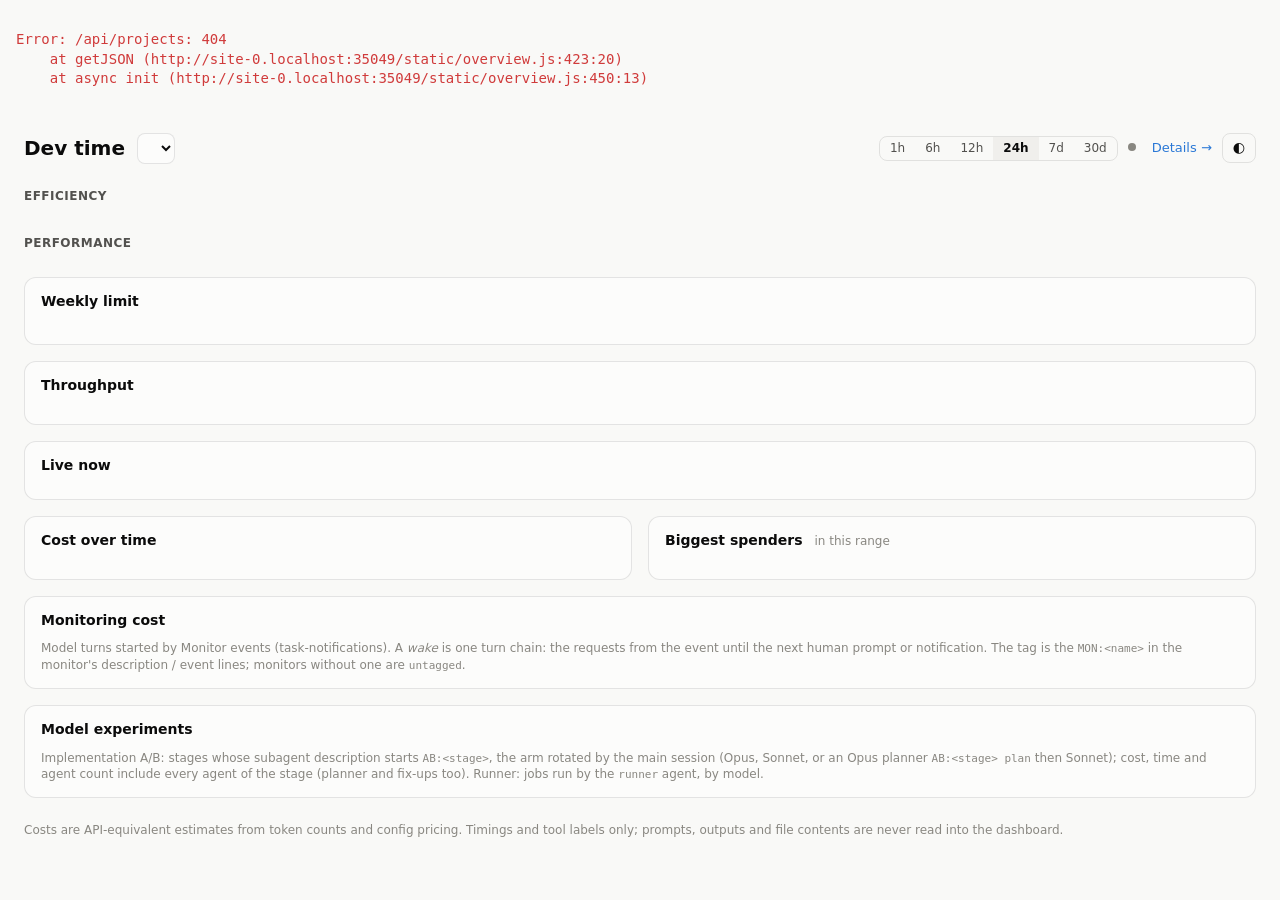
==== static/index.html @ 35fe67a2 "devtime: Claude Code usage dashboard and token-optimization plugin Co-Authored-By: Claude Opus 5.5 <" ====
<!doctype html>
<html lang="en">
<head>
<meta charset="utf-8">
<meta name="viewport" content="width=device-width, initial-scale=1">
<title>Dev Time Overview</title>
<link rel="icon" href="data:image/svg+xml,%3Csvg xmlns='http://www.w3.org/2000/svg' viewBox='0 0 16 16'%3E%3Crect x='1' y='3' width='9' height='3' rx='1' fill='%232a78d6'/%3E%3Crect x='4' y='7' width='11' height='3' rx='1' fill='%23eb6834'/%3E%3Crect x='2' y='11' width='6' height='3' rx='1' fill='%231baf7a'/%3E%3C/svg%3E">
<link rel="stylesheet" href="style.css">
</head>
<body>
<header class="top">
  <div class="brand">
    <h1>Dev time</h1>
    <select id="project" aria-label="Project"></select>
  </div>
  <div class="controls">
    <div class="seg" id="range" role="group" aria-label="Time range">
      <button data-v="1h">1h</button><button data-v="6h">6h</button><button data-v="12h">12h</button><button data-v="24h" class="on">24h</button><button data-v="7d">7d</button><button data-v="30d">30d</button>
    </div>
    <span id="live" class="live" title="Refreshes every 15 seconds"></span>
    <a class="nav" id="details" href="details.html">Details →</a>
    <button id="theme" class="ghost" type="button" aria-label="Toggle dark mode">◐</button>
  </div>
</header>

<main id="main">
  <div class="section-title">Efficiency</div>
  <section class="tiles" id="eff"></section>
  <div class="section-title">Performance</div>
  <section class="tiles" id="perf"></section>

  <article class="card">
    <header><h2>Weekly limit</h2><span class="sub" id="limit-sub"></span></header>
    <div id="limit"></div>
    <div id="limit-legend" class="legend"></div>
    <ol id="limit-changes" class="changes"></ol>
  </article>
  <article class="card">
    <header><h2>Throughput</h2><span class="sub" id="through-sub"></span></header>
    <div id="through"></div>
    <div id="through-legend" class="legend"></div>
  </article>

  <article class="card">
    <header><h2>Live now</h2><span class="sub" id="live-sub"></span></header>
    <div id="live-list" class="table-wrap"></div>
  </article>

  <article class="card alerts" id="alerts-card" hidden>
    <header><h2>Usage alerts</h2><span class="sub" id="alerts-sub"></span></header>
    <div id="alerts" class="table-wrap"></div>
  </article>

  <section class="grid2">
    <article class="card">
      <header><h2>Cost over time</h2><span class="sub" id="trend-sub"></span></header>
      <div id="trend"></div>
      <div id="trend-legend" class="legend"></div>
    </article>
    <article class="card">
      <header><h2>Biggest spenders</h2><span class="sub">in this range</span></header>
      <div id="spenders" class="table-wrap"></div>
    </article>
  </section>
  <article class="card">
    <header><h2>Monitoring cost</h2><span class="sub" id="mon-sub"></span></header>
    <p class="note">Model turns started by Monitor events (task-notifications). A <em>wake</em> is one turn chain:
      the requests from the event until the next human prompt or notification. The tag is the
      <code>MON:&lt;name&gt;</code> in the monitor's description / event lines; monitors without one are
      <code>untagged</code>.</p>
    <div class="grid2">
      <div id="mon-tags" class="table-wrap"></div>
      <div id="mon-sessions" class="table-wrap"></div>
    </div>
  </article>
  <article class="card">
    <header><h2>Model experiments</h2><span class="sub" id="exp-sub"></span></header>
    <p class="note">Implementation A/B: stages whose subagent description starts <code>AB:&lt;stage&gt;</code>, the arm
      rotated by the main session (Opus, Sonnet, or an Opus planner <code>AB:&lt;stage&gt; plan</code> then Sonnet);
      cost, time and agent count include every agent of the stage (planner and fix-ups too).
      Runner: jobs run by the <code>runner</code> agent, by model.</p>
    <div class="grid2">
      <div id="exp-ab" class="table-wrap"></div>
      <div id="exp-runner" class="table-wrap"></div>
    </div>
    <div id="exp-types" class="table-wrap"></div>
  </article>
  <footer class="foot">Costs are API-equivalent estimates from token counts and config pricing. Timings and tool labels
    only; prompts, outputs and file contents are never read into the dashboard.</footer>
</main>
<div id="tip" class="tip" role="tooltip" hidden></div>
<script src="overview.js"></script>
</body>
</html>
---- static/style.css ----
:root {
  color-scheme: light;
  --page: #f9f9f7;
  --surface-1: #fcfcfb;
  --surface-2: #f0efec;
  --text-primary: #0b0b0b;
  --text-secondary: #52514e;
  --text-muted: #898781;
  --grid: #e1e0d9;
  --axis: #c3c2b7;
  --border: rgba(11, 11, 11, 0.10);
  --accent: #2a78d6;
  --s1: #2a78d6; --s2: #eb6834; --s3: #1baf7a; --s4: #eda100;
  --s5: #e87ba4; --s6: #008300; --s7: #4a3aa7; --s8: #e34948;
  --other: #b5b3ab;
  --wait-user: #d8d6cf;
  --wait-sub: #e6e4de;
  --idle: #efeee9;
  --critical: #d03b3b;
  --warning: #fab219;
  --font: system-ui, -apple-system, "Segoe UI", sans-serif;
}
@media (prefers-color-scheme: dark) {
  :root:where(:not([data-theme="light"])) {
    color-scheme: dark;
    --page: #0d0d0d; --surface-1: #1a1a19; --surface-2: #252524;
    --text-primary: #ffffff; --text-secondary: #c3c2b7; --text-muted: #898781;
    --grid: #2c2c2a; --axis: #383835; --border: rgba(255, 255, 255, 0.10); --accent: #3987e5;
    --s1: #3987e5; --s2: #d95926; --s3: #199e70; --s4: #c98500;
    --s5: #d55181; --s6: #008300; --s7: #9085e9; --s8: #e66767;
    --other: #5f5e59; --wait-user: #3a3a37; --wait-sub: #30302e; --idle: #262625;
  }
}
:root[data-theme="dark"] {
  color-scheme: dark;
  --page: #0d0d0d; --surface-1: #1a1a19; --surface-2: #252524;
  --text-primary: #ffffff; --text-secondary: #c3c2b7; --text-muted: #898781;
  --grid: #2c2c2a; --axis: #383835; --border: rgba(255, 255, 255, 0.10); --accent: #3987e5;
  --s1: #3987e5; --s2: #d95926; --s3: #199e70; --s4: #c98500;
  --s5: #d55181; --s6: #008300; --s7: #9085e9; --s8: #e66767;
  --other: #5f5e59; --wait-user: #3a3a37; --wait-sub: #30302e; --idle: #262625;
}

* { box-sizing: border-box; }
html, body { margin: 0; background: var(--page); color: var(--text-primary); font: 14px/1.4 var(--font); }
button, select, input { font: inherit; color: inherit; }
h1 { font-size: 20px; margin: 0; font-weight: 600; }
h2 { font-size: 14px; margin: 0; font-weight: 600; }

.top { display: flex; justify-content: space-between; align-items: center; padding: 14px 24px 6px; gap: 12px; }
.brand { display: flex; align-items: center; gap: 12px; }
.brand select { font-size: 16px; font-weight: 600; padding: 4px 8px; border-radius: 8px; border: 1px solid var(--border);
  background: var(--surface-1); }
.status { display: flex; align-items: center; gap: 10px; color: var(--text-secondary); font-size: 13px; }
.live::before { content: ""; display: inline-block; width: 8px; height: 8px; border-radius: 50%;
  background: var(--text-muted); margin-right: 6px; vertical-align: 1px; }
.live.on::before { background: #0ca30c; }
.ghost { background: transparent; border: 1px solid var(--border); border-radius: 8px; padding: 4px 10px; cursor: pointer; }
.ghost:hover { background: var(--surface-2); }

.filters { display: flex; flex-wrap: wrap; gap: 10px 14px; padding: 8px 24px 12px; align-items: flex-end;
  position: sticky; top: 0; z-index: 5; background: var(--page); border-bottom: 1px solid var(--border); }
.filters label { display: flex; flex-direction: column; gap: 2px; font-size: 12px; color: var(--text-secondary); }
.filters select, .filters input { font-size: 13px; padding: 4px 6px; border-radius: 6px; border: 1px solid var(--border);
  background: var(--surface-1); min-width: 120px; max-width: 260px; color: var(--text-primary); }
.filters .grow { flex: 1 1 160px; }
.filters .grow input { max-width: none; width: 100%; }
.range-note { padding: 6px 24px; font-size: 13px; color: var(--text-secondary); }
.range-note button { margin-left: 8px; }

main { padding: 14px 24px 40px; display: flex; flex-direction: column; gap: 16px; }
main.loading { opacity: .55; transition: opacity .2s; }
.card { background: var(--surface-1); border: 1px solid var(--border); border-radius: 12px; padding: 14px 16px; min-width: 0; }
.card > header { display: flex; align-items: center; gap: 12px; flex-wrap: wrap; margin-bottom: 10px; }
.card > header .sub, .hint { color: var(--text-muted); font-size: 12px; }
.card > header .hint { flex: 1; }
.grid2 { display: grid; grid-template-columns: minmax(0, 1fr) minmax(0, 1fr); gap: 16px; }
@media (max-width: 1100px) { .grid2 { grid-template-columns: minmax(0, 1fr); } }
.check { display: inline-flex; align-items: center; gap: 4px; font-size: 12px; color: var(--text-secondary); }
.seg { display: inline-flex; border: 1px solid var(--border); border-radius: 8px; overflow: hidden; margin-left: auto; }
.seg button { border: 0; background: transparent; padding: 3px 10px; font-size: 12px; cursor: pointer; color: var(--text-secondary); }
.seg button.on { background: var(--surface-2); color: var(--text-primary); font-weight: 600; }
.card > header .check:first-of-type { margin-left: auto; }
.tl-buttons { display: flex; gap: 10px; align-items: center; }

.tiles { display: grid; grid-template-columns: repeat(auto-fit, minmax(150px, 1fr)); gap: 12px; }
.note { color: var(--text-muted); font-size: 12px; margin: 8px 0 0; }
.tile { background: var(--surface-1); border: 1px solid var(--border); border-radius: 12px; padding: 12px 14px; }
.tile .label { font-size: 12px; color: var(--text-secondary); }
.tile .value { font-size: 26px; font-weight: 600; margin-top: 2px; }
.tile.hero .value { font-size: 40px; line-height: 1.1; }
.tile .detail { font-size: 12px; color: var(--text-muted); margin-top: 2px; }
.meter { height: 6px; border-radius: 3px; background: var(--surface-2); margin-top: 8px; overflow: hidden; display: flex; gap: 2px; }
.meter i { display: block; height: 100%; }

.legend { display: flex; flex-wrap: wrap; gap: 4px 14px; font-size: 12px; color: var(--text-secondary); margin: 6px 0 4px; }
.legend span { display: inline-flex; align-items: center; gap: 5px; }
.legend i { width: 10px; height: 10px; border-radius: 2px; display: inline-block; }

/* bar list */
.bars { display: grid; grid-template-columns: minmax(120px, max-content) 1fr max-content max-content; gap: 5px 10px;
  align-items: center; font-size: 13px; }
.bars .name { display: flex; align-items: center; gap: 6px; color: var(--text-primary); white-space: nowrap; }
.bars .name i { width: 10px; height: 10px; border-radius: 2px; flex: none; }
.bars .track { height: 14px; position: relative; }
.bars .track b { position: absolute; left: 0; top: 0; bottom: 0; border-radius: 0 4px 4px 0; min-width: 1px; }
.bars .num { text-align: right; font-variant-numeric: tabular-nums; color: var(--text-primary); }
.bars .pct { text-align: right; font-variant-numeric: tabular-nums; color: var(--text-muted); min-width: 44px; }
.bars .row:hover { background: var(--surface-2); }

svg text { font-family: var(--font); }
.axis text { fill: var(--text-muted); font-size: 11px; }
.axis line, .axis path { stroke: var(--grid); }

/* tables */
.table-wrap { overflow: auto; max-height: 420px; }
.table-wrap.tall { max-height: 560px; }
table { border-collapse: collapse; width: 100%; font-size: 13px; }
th { text-align: left; font-weight: 600; color: var(--text-secondary); font-size: 12px; padding: 4px 8px;
  border-bottom: 1px solid var(--axis); position: sticky; top: 0; background: var(--surface-1); cursor: pointer; white-space: nowrap; }
th.num, td.num { text-align: right; font-variant-numeric: tabular-nums; }
td { padding: 4px 8px; border-bottom: 1px solid var(--grid); vertical-align: middle; }
td.label { max-width: 420px; overflow: hidden; text-overflow: ellipsis; white-space: nowrap; }
tr.click { cursor: pointer; }
tr.click:hover td { background: var(--surface-2); }
td .sw { display: inline-block; width: 10px; height: 10px; border-radius: 2px; margin-right: 6px; vertical-align: -1px; }
.mini { display: flex; height: 10px; width: 160px; gap: 2px; border-radius: 3px; overflow: hidden; }
.mini i { display: block; height: 100%; }
.flag { font-size: 11px; color: var(--text-muted); border: 1px solid var(--border); border-radius: 4px; padding: 0 4px; margin-left: 4px; }

/* timeline */
.tl-wrap { position: relative; }
#tl-axis { display: block; width: 100%; height: 86px; cursor: grab; }
.tl-scroll { max-height: 640px; overflow-y: auto; overflow-x: hidden; border-top: 1px solid var(--grid); }
#tl-rows { display: block; width: 100%; cursor: grab; }

.tip { position: fixed; z-index: 50; pointer-events: none; background: var(--surface-1); color: var(--text-primary);
  border: 1px solid var(--border); border-radius: 8px; padding: 8px 10px; font-size: 12px; max-width: 420px;
  box-shadow: 0 4px 16px rgba(0, 0, 0, .12); }
.tip .v { font-size: 14px; font-weight: 600; }
.tip .k { display: inline-block; width: 12px; height: 3px; border-radius: 2px; margin-right: 6px; vertical-align: 3px; }
.tip .m { color: var(--text-secondary); }
.tip .row { display: flex; justify-content: space-between; gap: 12px; }
.foot { color: var(--text-muted); font-size: 12px; padding-top: 8px; }
@media (max-width: 640px) {
  .top, .filters, main, .range-note { padding-left: 16px; padding-right: 16px; }
  .bars { grid-template-columns: minmax(90px, max-content) 1fr max-content; }
  .bars .pct { display: none; }
}

h3 { font-size: 13px; font-weight: 600; margin: 14px 0 8px; color: var(--text-secondary); }
.grid2.flat { gap: 24px; }
.grid2.flat h3 { margin-top: 0; }
.subhead { display: flex; align-items: center; gap: 12px; margin: 14px 0 8px; }
.subhead h3 { margin: 0; }
.bars .name.sub { padding-left: 16px; color: var(--text-secondary); font-size: 12px; }
.bars .num.sub, .bars .pct.sub { font-size: 12px; color: var(--text-secondary); }
#ue-anatomy svg { display: block; }

.alerts .dot { color: var(--text-muted); }
.alerts .dot.on { color: var(--warning); }
.alerts td.nowrap { white-space: nowrap; }

/* overview */
a.nav { color: var(--accent); text-decoration: none; font-size: 13px; white-space: nowrap; }
a.nav:hover { text-decoration: underline; }
.section-title { font-size: 12px; font-weight: 600; color: var(--text-secondary); text-transform: uppercase;
  letter-spacing: .04em; margin: 4px 0 -6px; }
.tile .delta { font-size: 12px; margin-left: 6px; font-weight: 500; }
.tile .delta.good { color: #0ca30c; }
.tile .delta.bad { color: var(--critical); }
.tile .delta.flat { color: var(--text-muted); }
.tile { position: relative; }
.tile[title] { cursor: help; }
.gauge { height: 8px; border-radius: 4px; background: var(--surface-2); margin-top: 8px; overflow: hidden; }
.gauge i { display: block; height: 100%; background: var(--accent); }
.gauge.warn i { background: var(--warning); }
.gauge.over i { background: var(--critical); }
.live-table td.group { font-weight: 600; padding-top: 10px; }
.live-table td.indent { padding-left: 22px; }
.live-table .doing { color: var(--text-secondary); }
.live-table .running::before { content: "● "; color: #0ca30c; font-size: 10px; vertical-align: 1px; }
.badge { display: inline-block; font-size: 11px; padding: 0 6px; border-radius: 8px; margin-left: 6px;
  background: color-mix(in srgb, var(--warning) 25%, transparent); color: var(--text-primary); white-space: nowrap; }
.top .controls { display: flex; align-items: center; gap: 10px; flex-wrap: wrap; }
.top .seg { margin-left: 0; }
@media (max-width: 700px) { .top { flex-direction: column; align-items: flex-start; padding: 12px 16px 6px; } main { padding: 12px 16px 32px; } }
.brand select { max-width: min(320px, 55vw); min-width: 0; text-overflow: ellipsis; }
.brand { min-width: 0; }
.card h3 { font-size: 13px; margin: 6px 0; font-weight: 600; color: var(--text-secondary); }
.note code { font-size: 11px; }

/* changes marked on the weekly-limit chart */
.changes { list-style: none; margin: 8px 0 0; padding: 0; font-size: 12px; color: var(--text-secondary); }
.changes li { margin: 2px 0; }
.changes b { display: inline-block; min-width: 16px; height: 16px; line-height: 16px; border-radius: 8px; text-align: center;
  background: var(--s3); color: #fff; font-size: 10px; margin-right: 4px; }
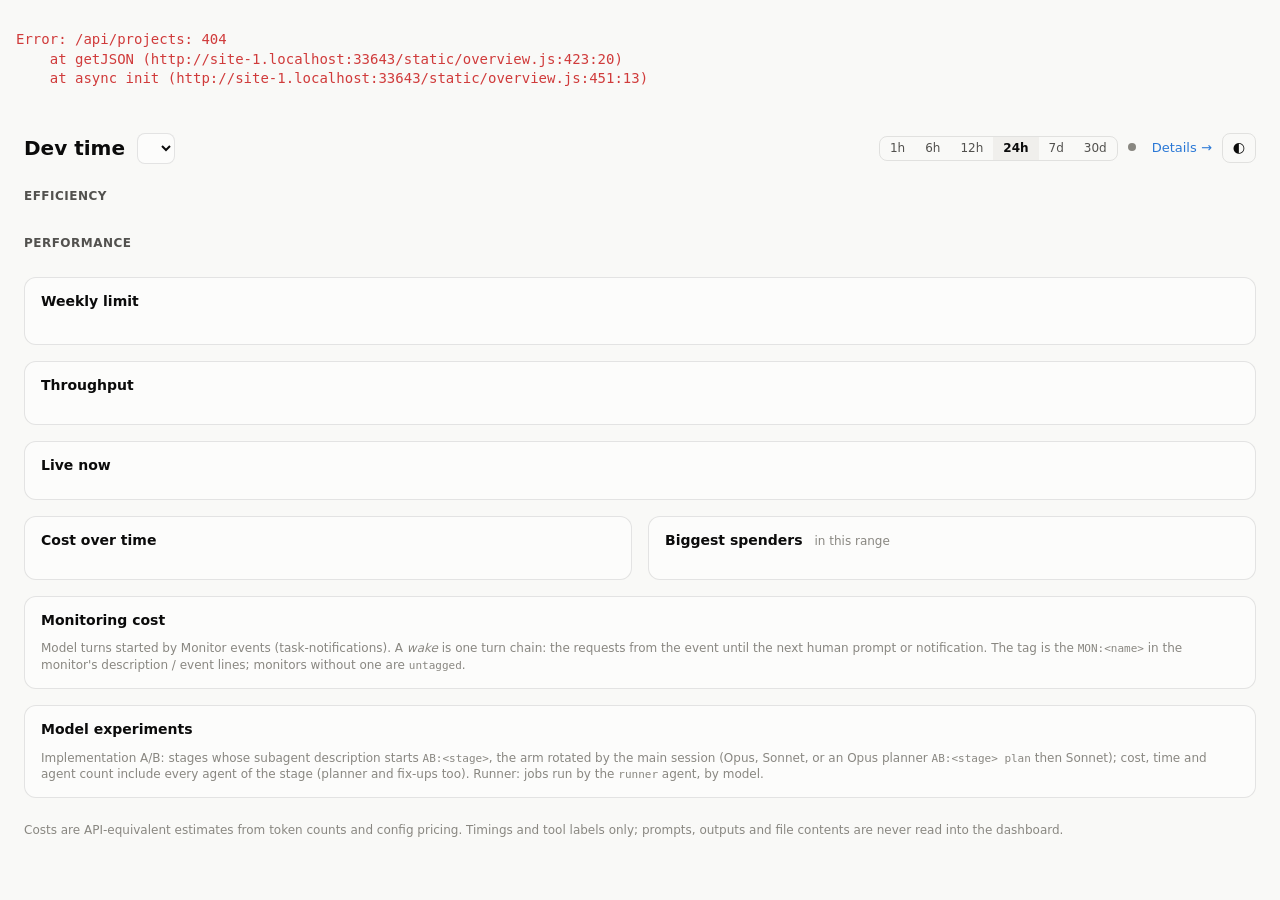
==== commit c9ba1b2a: "Organisations: per-transcript org, org-scoped API/dashboard/tick/plan readings, per-data-folder port" ====
--- a/static/index.html
+++ b/static/index.html
@@ -12,6 +12,7 @@
   <div class="brand">
     <h1>Dev time</h1>
     <select id="project" aria-label="Project"></select>
+    <select id="org" aria-label="Organisation" hidden></select>
   </div>
   <div class="controls">
     <div class="seg" id="range" role="group" aria-label="Time range">
@@ -89,6 +90,7 @@
     only; prompts, outputs and file contents are never read into the dashboard.</footer>
 </main>
 <div id="tip" class="tip" role="tooltip" hidden></div>
+<script src="org.js"></script>
 <script src="overview.js"></script>
 </body>
 </html>
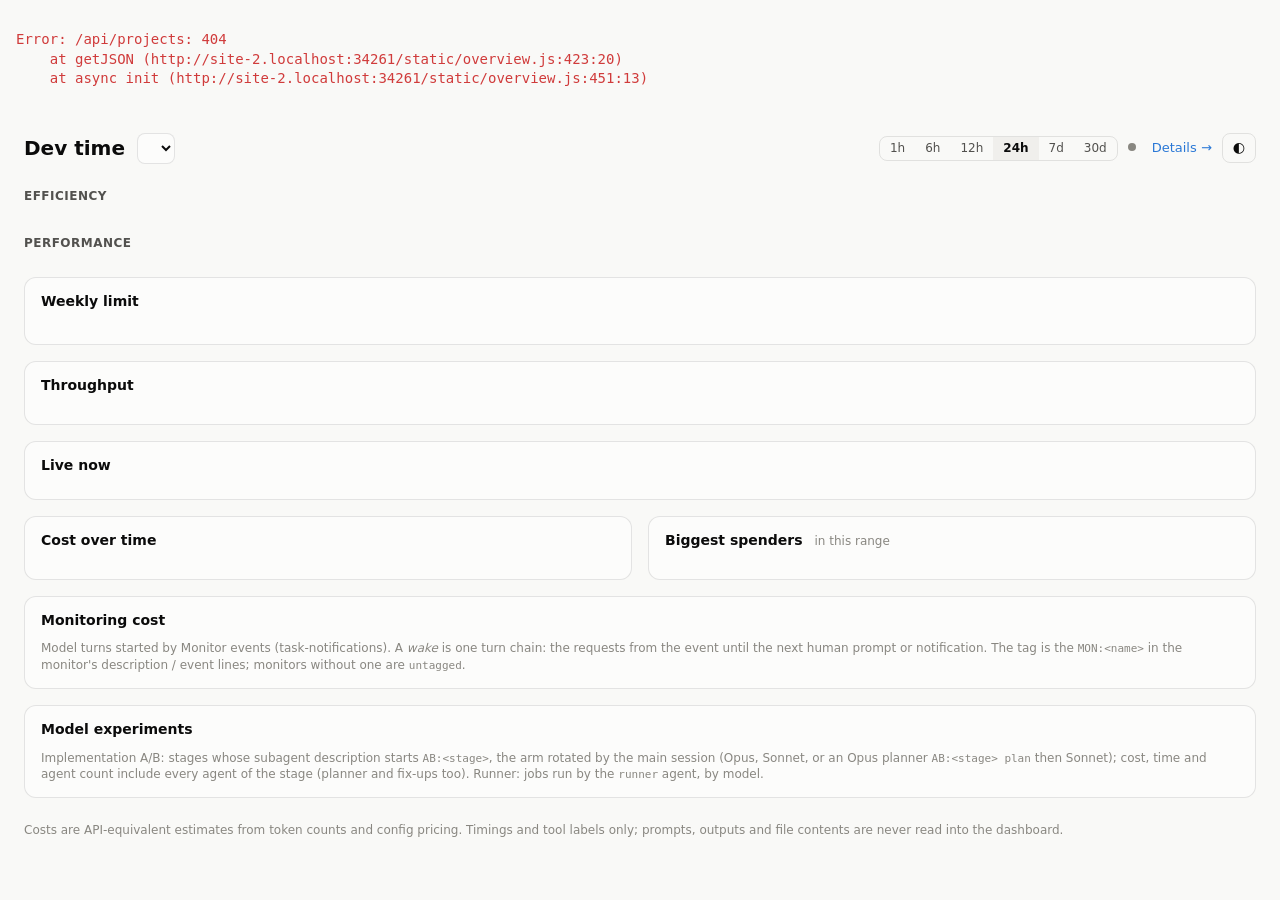
==== commit 340a2260: "Dashboard always shows the organisation: a label with one org, the picker with several; unnamed orgs" ====
--- a/static/index.html
+++ b/static/index.html
@@ -12,6 +12,7 @@
   <div class="brand">
     <h1>Dev time</h1>
     <select id="project" aria-label="Project"></select>
+    <span id="orgName" class="org-name" hidden></span>
     <select id="org" aria-label="Organisation" hidden></select>
   </div>
   <div class="controls">
--- a/static/style.css
+++ b/static/style.css
@@ -195,3 +195,6 @@
 .changes li { margin: 2px 0; }
 .changes b { display: inline-block; min-width: 16px; height: 16px; line-height: 16px; border-radius: 8px; text-align: center;
   background: var(--s3); color: #fff; font-size: 10px; margin-right: 4px; }
+
+.org-name { font-size: 12px; color: var(--text-secondary); border: 1px solid var(--border); border-radius: 999px; padding: 2px 8px; white-space: nowrap; }
+.org-name[hidden] { display: none; }
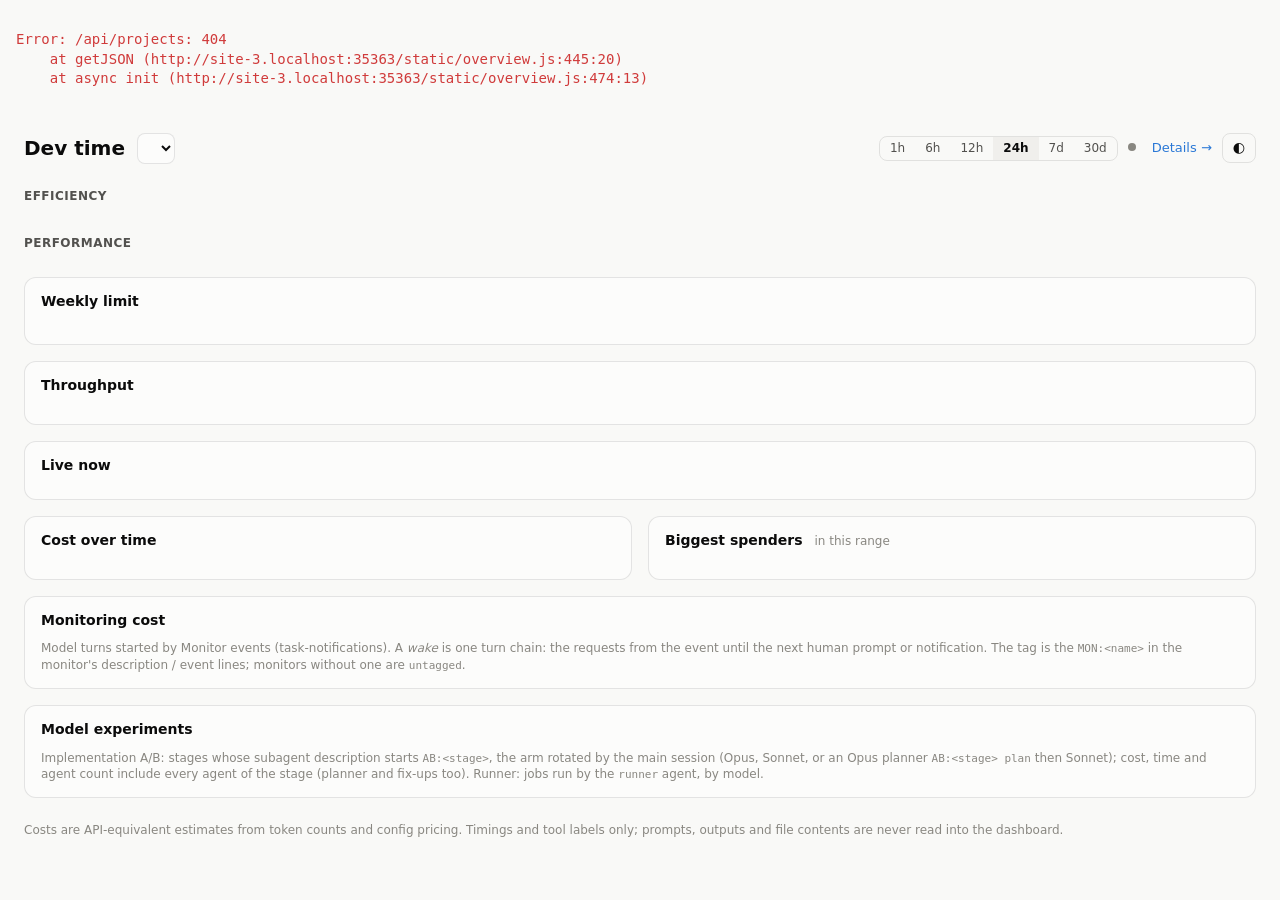
==== commit 9d182f31: "Finish per-org instances: org name pill in the dashboard, drop org selector/withOrg, update skills, " ====
--- a/static/index.html
+++ b/static/index.html
@@ -13,7 +13,6 @@
     <h1>Dev time</h1>
     <select id="project" aria-label="Project"></select>
     <span id="orgName" class="org-name" hidden></span>
-    <select id="org" aria-label="Organisation" hidden></select>
   </div>
   <div class="controls">
     <div class="seg" id="range" role="group" aria-label="Time range">
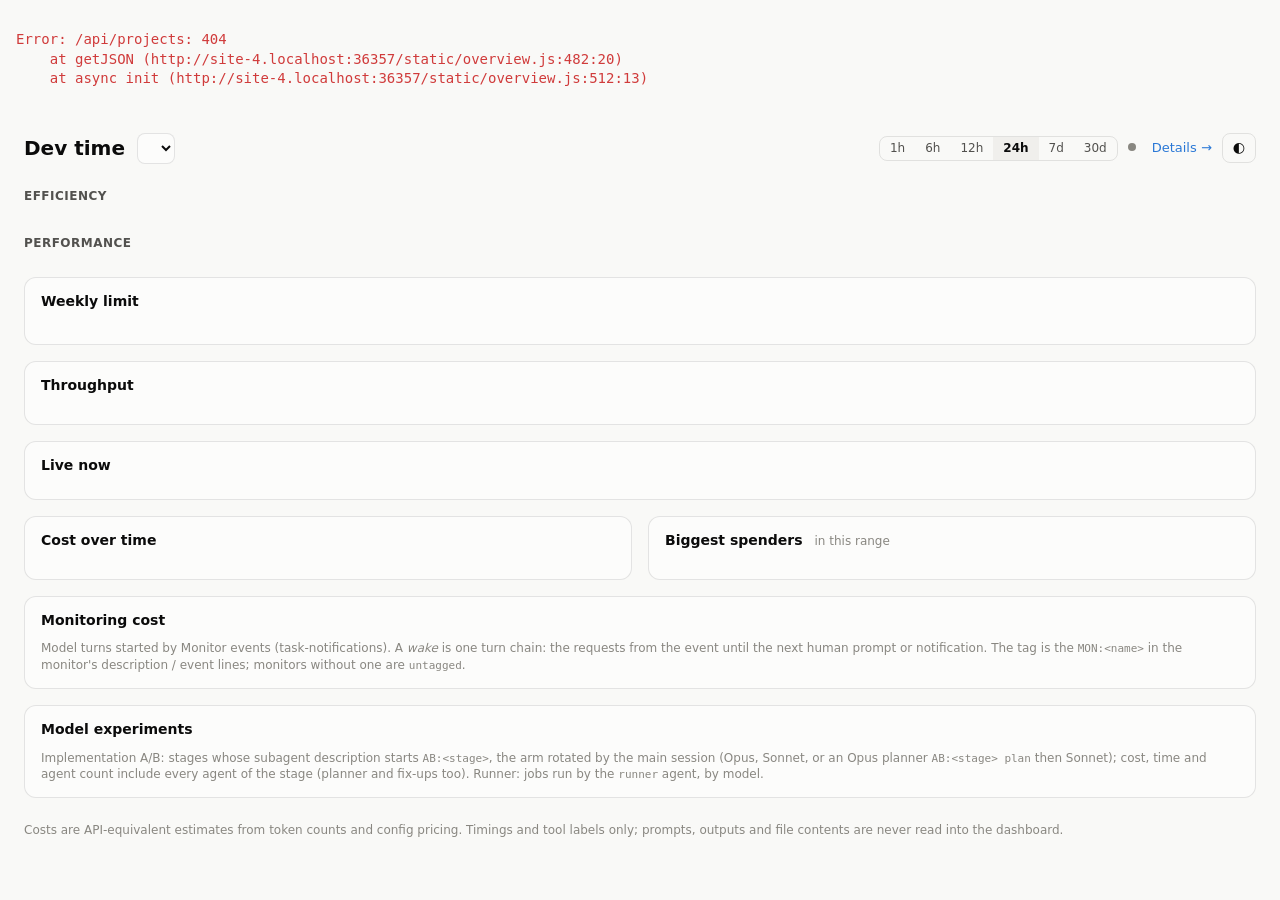
==== commit 5fca953a: "Add devtime slots: machine-wide FIFO queue for heavy jobs, hook wrapping, /devtime:slots; 0.5.0 - de" ====
--- a/static/index.html
+++ b/static/index.html
@@ -47,6 +47,14 @@
     <div id="live-list" class="table-wrap"></div>
   </article>
 
+  <article class="card" id="slots-card" hidden>
+    <header><h2>Queue waits</h2><span class="sub" id="slots-sub"></span></header>
+    <p class="note">The machine-wide slot queue (<code>slot run</code>, shared by every session on this PC): who holds
+      or waits for each resource now, and minutes waited per hour.</p>
+    <div id="slots-now" class="table-wrap"></div>
+    <div id="slots-hours" class="table-wrap"></div>
+  </article>
+
   <article class="card alerts" id="alerts-card" hidden>
     <header><h2>Usage alerts</h2><span class="sub" id="alerts-sub"></span></header>
     <div id="alerts" class="table-wrap"></div>
--- a/static/style.css
+++ b/static/style.css
@@ -198,3 +198,4 @@
 
 .org-name { font-size: 12px; color: var(--text-secondary); border: 1px solid var(--border); border-radius: 999px; padding: 2px 8px; white-space: nowrap; }
 .org-name[hidden] { display: none; }
+td.warn { color: var(--warning); font-weight: 600; }
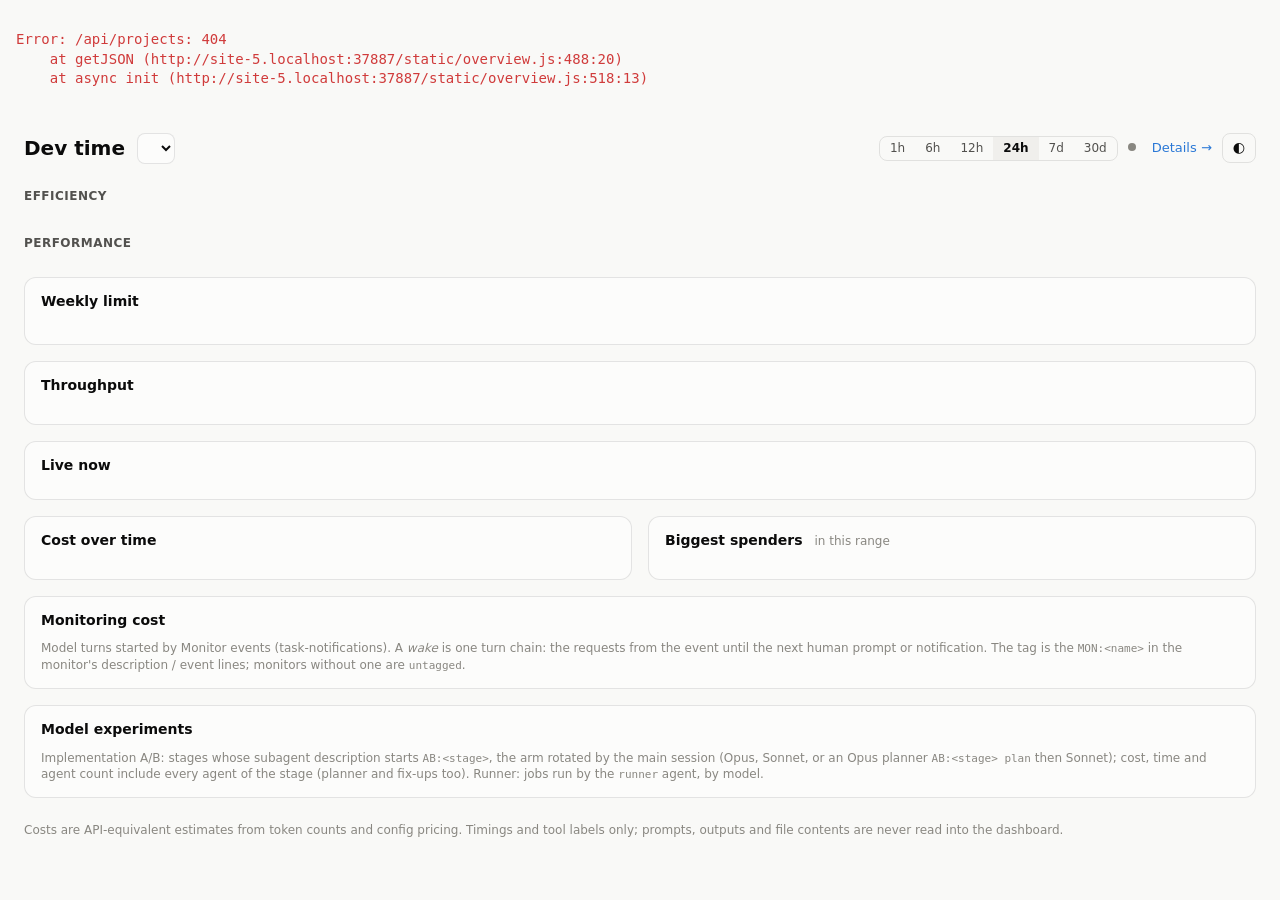
==== commit b48aa937: "Slots: learn rules automatically (slot watcher in the server), quiet_if, matcher and launcher fixes;" ====
--- a/static/index.html
+++ b/static/index.html
@@ -53,6 +53,7 @@
       or waits for each resource now, and minutes waited per hour.</p>
     <div id="slots-now" class="table-wrap"></div>
     <div id="slots-hours" class="table-wrap"></div>
+    <div id="slots-learned"></div>
   </article>
 
   <article class="card alerts" id="alerts-card" hidden>
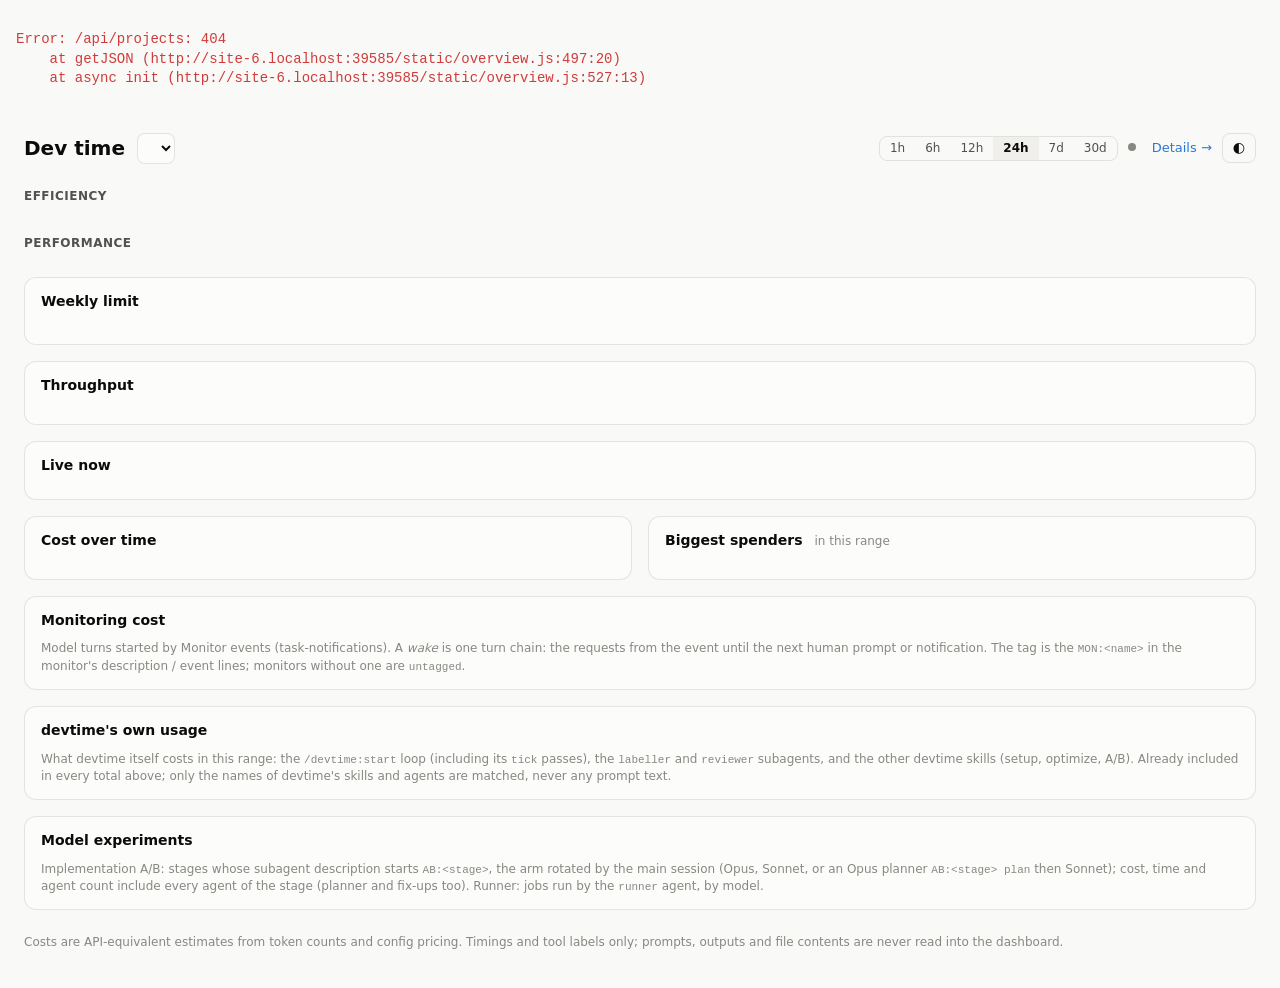
==== commit 16a5ffbf: "Track devtime's own Claude usage (loop, labeller, reviewer, setup & optimize): dashboard card, repor" ====
--- a/static/index.html
+++ b/static/index.html
@@ -83,6 +83,14 @@
       <div id="mon-sessions" class="table-wrap"></div>
     </div>
   </article>
+  <article class="card" id="own-card">
+    <header><h2>devtime's own usage</h2><span class="sub" id="own-sub"></span></header>
+    <p class="note">What devtime itself costs in this range: the <code>/devtime:start</code> loop (including its
+      <code>tick</code> passes), the <code>labeller</code> and <code>reviewer</code> subagents, and the other devtime
+      skills (setup, optimize, A/B). Already included in every total above; only the names of devtime's skills and
+      agents are matched, never any prompt text.</p>
+    <div id="own-cats" class="table-wrap"></div>
+  </article>
   <article class="card">
     <header><h2>Model experiments</h2><span class="sub" id="exp-sub"></span></header>
     <p class="note">Implementation A/B: stages whose subagent description starts <code>AB:&lt;stage&gt;</code>, the arm
